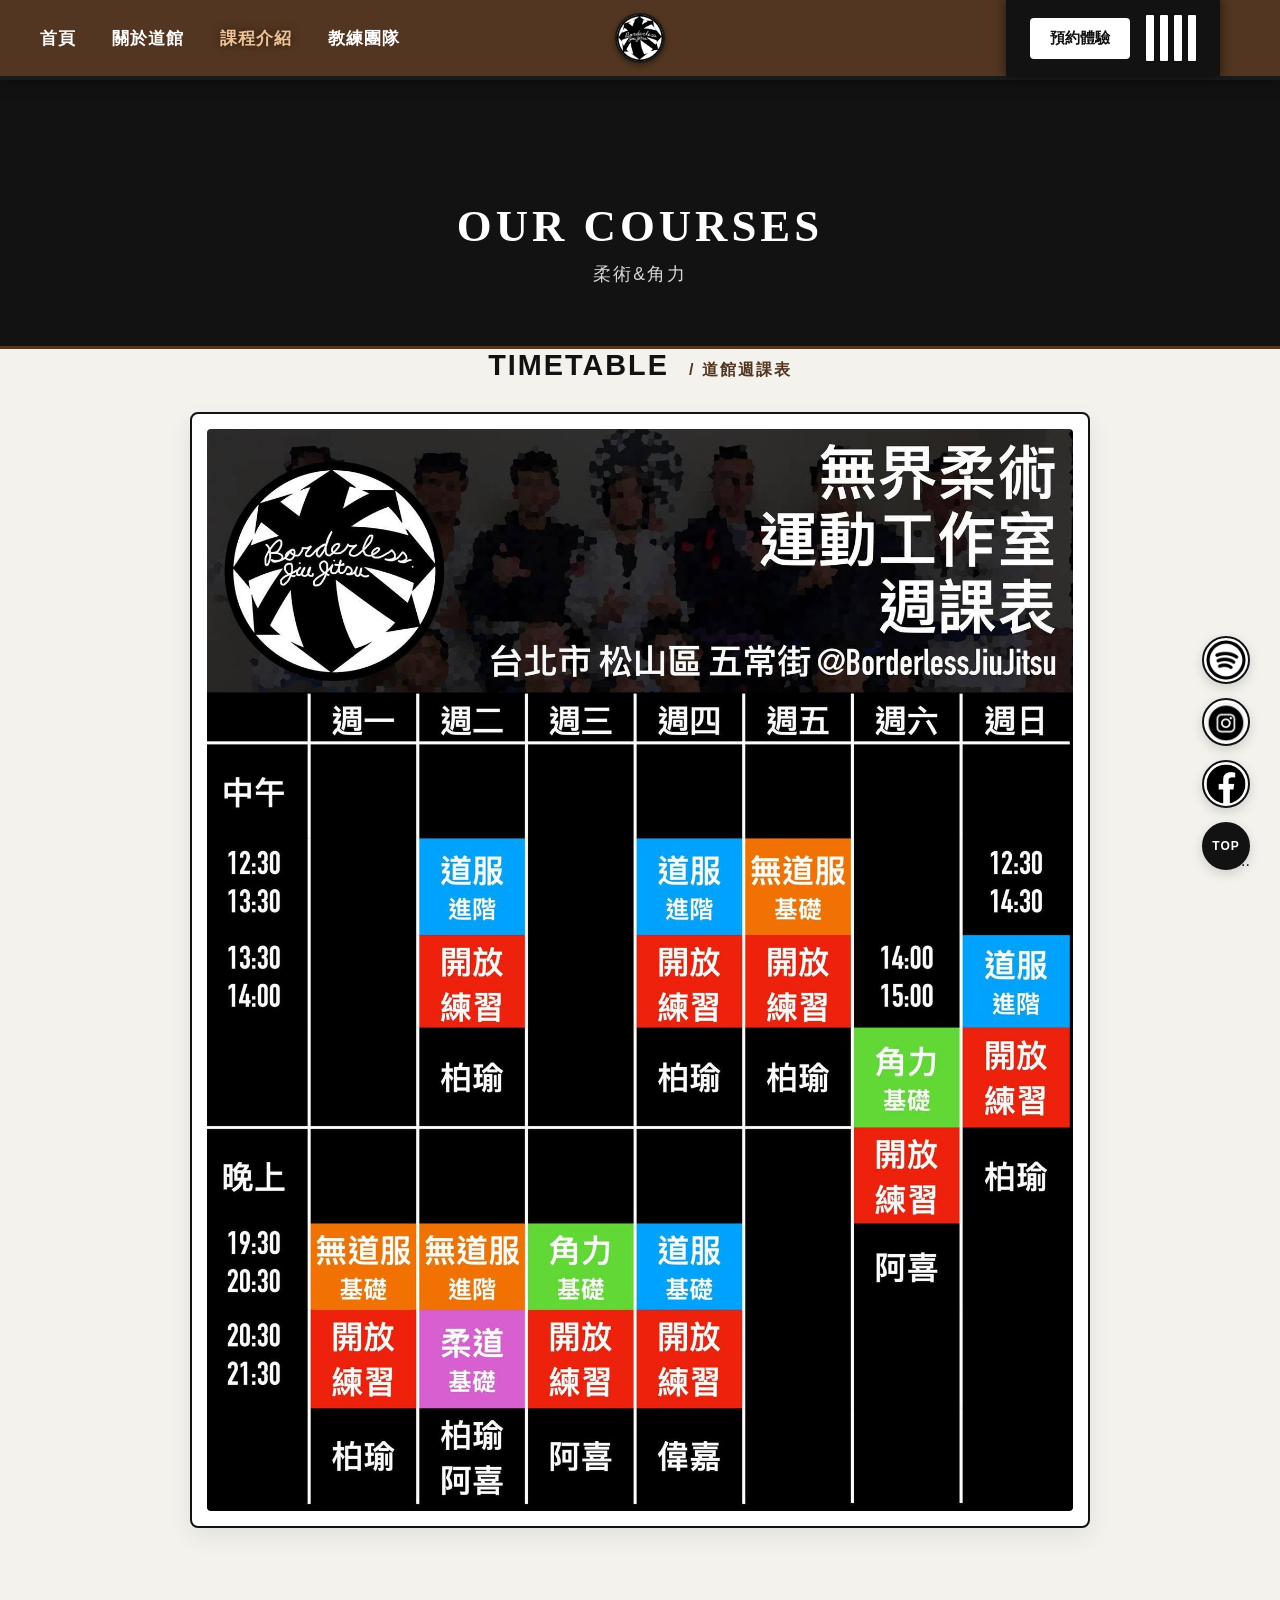
==== html/class.html @ 865c8589 "Deploy clean web files" ====
<!DOCTYPE html>
<html lang="zh-TW">
<head>
    <meta charset="UTF-8">
    <meta name="viewport" content="width=device-width, initial-scale=1.0">
    <title>課程介紹 | Broadless BJJ</title>
    
    <!-- 1. 全站通用樣式（包含 Header、Navbar、右下角 FAB） -->
    <link rel="stylesheet" href="../css/index.css">
    
    <!-- 2. 「課程介紹」專屬獨立樣式 -->
    <link rel="stylesheet" href="../css/class.css">
</head>
<body>

    <!-- 1. 柔術棕帶 Header -->
    <header class="navbar">
        <div class="nav-container">
            
            <nav class="nav-links">
                <a href="../index.html">首頁</a>
                <a href="place.html">關於道館</a>
                <a href="class.html" class="active">課程介紹</a>
                <a href="team.html">教練團隊</a>
            </nav>

            <a href="../index.html" class="nav-logo-center">
                <img src="../image/logo1.png" alt="Broadless BJJ Logo" style="height: 50px; width: auto;">
            </a>

            <div class="belt-black-sleeve">
                <a href="contact.html" class="btn-reserve">預約體驗</a>
                <div class="stripe-container">
                    <div class="stripe"></div>
                    <div class="stripe"></div>
                    <div class="stripe"></div>
                    <div class="stripe"></div>
                </div>
            </div>

        </div>
    </header>

    <!-- 2. 頁面頂部大 Banner (Hero Section) -->
    <section class="page-hero">
        <div class="hero-content">
            <h1 class="hero-title">OUR COURSES</h1>
            <p class="hero-subtitle">柔術&角力</p>
        </div>
    </section>



    <!-- 4. 右下角快捷按鈕 (含 Top 按鈕) -->
    <div class="fab-container">
        <a href="https://open.spotify.com/show/1P2QQVMFtGvqf528ZZ8m6Z" target="_blank" class="fab-btn" title="Spotify Podcast">
            <img src="../image/mediaicon/spotify.png" alt="Spotify">
        </a>
        <a href="https://www.instagram.com/borderlessjiujitsu/" target="_blank" class="fab-btn" title="Instagram">
            <img src="../image/mediaicon/IG.png" alt="Instagram">
        </a>
        <a href="https://www.facebook.com/borderlessjiujitsu/?locale=zh_TW" target="_blank" class="fab-btn" title="Facebook">
            <img src="../image/mediaicon/FB.png" alt="Facebook">
        </a>
        <button id="backToTopBtn" class="fab-btn fab-top" title="回到頂部">
            <span>TOP</span>
        </button>
    </div>

    <!-- 4. 課表展示區塊 (Schedule) -->
    <section class="schedule-section">
        <div class="container">
            <h2 class="schedule-main-title">TIMETABLE <span>/ 道館週課表</span></h2>
            <div class="schedule-img-box">
                <img src="../image/curriculum.jpg" alt="無界柔術課表" class="schedule-img">
            </div>
        </div>
    </section>

    <!-- 5. 右下角快捷按鈕 -->
    <div class="fab-container">
        ...

    <!-- 5. 引入回到頂部 JS -->
    <script src="../javascript/rolltop.js"></script>

</body>
</html>
---- css/index.css ----
/* ==========================================
   1. 全局重置 (Reset)
   ========================================== */
* {
    box-sizing: border-box;
    margin: 0;
    padding: 0;
}

body {
    background-color: #fcfbf9; /* 高級米白底色 */
    color: #1a1a1a;
    font-family: -apple-system, BlinkMacSystemFont, "Segoe UI", Roboto, sans-serif;
    padding-top: 80px; /* 留給 fixed 橫欄的空間 */
}

/* ==========================================
   2. 柔術棕帶 Navbar (整條 Header 就是道帶)
   ========================================== */
.navbar {
    position: fixed;
    top: 0;
    left: 0;
    width: 100%;
    height: 80px;
    background-color: #523621; /* BJJ 棕帶經典色 */
    border-bottom: 4px solid #1a1a1a; /* 道帶重質感底邊 */
    box-shadow: 0 4px 15px rgba(0, 0, 0, 0.25);
    z-index: 1000;
    display: flex;
    align-items: center;
}

/* 內層容器 */
.nav-container {
    width: 100%;
    height: 100%;
    display: flex;
    justify-content: space-between;
    align-items: center;
    padding-left: 40px; /* 左邊留 40px 給選單 */
    padding-right: 0;   /* 右邊靠黑區塊的 margin 控制 */
}

/* 左側選單連結 */
.nav-links {
    display: flex;
    align-items: center;
    gap: 36px;
}

.nav-links a {
    color: #ffffff;
    text-decoration: none;
    font-size: 1.05rem;
    font-weight: 700;
    letter-spacing: 1px;
    transition: all 0.3s ease;
}

.nav-links a:hover,
.nav-links a.active {
    color: #f0c396; /* 懸停金棕色 */
    text-shadow: 0 0 8px rgba(0, 0, 0, 0.5);
}

/* ==========================================
   3. 右側「黑色 Rank Sleeve 區塊」 (核心修正)
   ========================================== */
.belt-black-sleeve {
    position: relative;
    background-color: #121212; /* 純黑布塊 */
    height: 100%;             /* 關鍵：100% 上下貫穿，不留空隙！ */
    padding: 0 24px;
    margin-right: 60px;       /* 關鍵：右邊硬推開 60px，露出棕色道帶尾巴！ */
    display: flex;
    align-items: center;
    gap: 16px;
    /* 左右兩側做垂直陰影，營造黑布縫上去的縫線立體感 */
    box-shadow: -4px 0 8px rgba(0, 0, 0, 0.3), 4px 0 8px rgba(0, 0, 0, 0.3);
}

/* 預約體驗按鈕 (白底黑字) */
.btn-reserve {
    background-color: #ffffff;
    color: #121212;
    padding: 10px 20px;
    border-radius: 4px;
    font-weight: 800;
    text-decoration: none;
    font-size: 0.95rem;
    white-space: nowrap;
    transition: all 0.3s ease;
}

.btn-reserve:hover {
    background-color: #e6e6e6;
    transform: translateY(-2px);
}

/* 4 條白色段位線 (Rank Stripes) */
.stripe-container {
    display: flex;
    gap: 6px;
    height: 60%; /* 白色膠條高度佔 60% */
    align-items: center;
}

.stripe {
    width: 8px;
    height: 100%;
    background-color: #ffffff;
    border-radius: 1px;
    box-shadow: 0 0 2px rgba(0, 0, 0, 0.5);
}

/* 中間嵌入的 Logo 樣式 */
.nav-logo-center {
    position: absolute;
    left: 50%;
    transform: translateX(-50%); /* 絕對定位：永遠精準鎖在畫面正中間 */
    display: flex;
    align-items: center;
    justify-content: center;
}

.nav-logo-center img {
    height: 60px;              /* 控制 Logo 大小 */
    width: 60px;               /* ⚠️ 寬高設一樣大，才能切出正圓形 */
    object-fit: cover;         /* 確保圖片填滿不變形 */
    border-radius: 50%;        /* 核心：直接把外面的白色方框切成正圓！ */
    border: 2px solid #1a1a1a;  /* 外圍加一層薄薄的黑邊，像實體布章 */
    box-shadow: 0 2px 6px rgba(0, 0, 0, 0.4);
    transition: transform 0.3s ease;
}

.nav-logo-center img:hover {
    transform: scale(1.08);
}

/* ==========================================
   5. 方案 B：微傾斜迴轉橫向滾動 (Tilting Marquee)
   ========================================== */
.tilting-marquee-section {
    padding: 80px 0;
    background-color: #fcfbf9;
    text-align: center;
    overflow: hidden;
}

.section-title {
    font-size: 2rem;
    font-weight: 900;
    color: #121212;
    margin-bottom: 40px;
    letter-spacing: 2px;
}

.section-title span {
    color: #523621;
    font-size: 1.2rem;
}

/* 滾動軌道容器 */
.tilting-marquee-wrapper {
    width: 100%;
    overflow: hidden;
    padding: 30px 0;
}

.tilting-marquee-track {
    display: flex;
    align-items: center;
    gap: 30px;
    width: max-content;
    /* 18 秒平滑橫向滾動 */
    animation: tiltScroll 18s linear infinite;
}

/* 滑鼠移上去暫停滾動 */
.tilting-marquee-wrapper:hover .tilting-marquee-track {
    animation-play-state: paused;
}

/* 直向卡片基礎樣式 */
.tilt-card {
    width: 250px;
    height: 360px;
    border-radius: 12px;
    overflow: hidden;
    background-color: #121212;
    border: 3px solid #121212;
    box-shadow: 0 12px 25px rgba(0, 0, 0, 0.25);
    transition: transform 0.4s ease, box-shadow 0.4s ease;
    flex-shrink: 0;
}

.tilt-card img {
    width: 100%;
    height: 100%;
    object-fit: cover;
    display: block;
}

/* 核心細節：給每張卡片交錯的傾斜角度，創造獨特的波浪迴轉質感 */
.card-1 { transform: rotate(-4deg) translateY(0px); }
.card-2 { transform: rotate(3deg) translateY(-10px); }
.card-3 { transform: rotate(-2deg) translateY(8px); }
.card-4 { transform: rotate(4deg) translateY(-5px); }
.card-5 { transform: rotate(-3deg) translateY(10px); }
.card-6 { transform: rotate(2deg) translateY(-8px); }

/* 滑鼠懸停卡片時的立體扶正放大效果 */
.tilt-card:hover {
    transform: rotate(0deg) scale(1.08) translateY(-12px) !important;
    box-shadow: 0 20px 35px rgba(82, 54, 33, 0.35);
    z-index: 10;
}

/* 無縫動畫關鍵幀 */
@keyframes tiltScroll {
    0% {
        transform: translateX(0);
    }
    100% {
        transform: translateX(-50%); /* 精準滑動一半長度實現無縫銜接 */
    }
}

/* ==========================================
   6. INFORMATION 會員募集區塊 (日系極簡風)
   ========================================== */
.info-section {
    padding: 60px 20px;
    background-color: #fcfbf9; /* 米白底色 */
    /* 上下加上像截圖一樣精細的灰色虛線 */
    border-top: 1px dashed #523621;
    border-bottom: 1px dashed #523621;
    text-align: center;
}

.info-container {
    max-width: 900px;
    margin: 0 auto;
}

/* 居中大標題 */
.info-title {
    font-size: 1.8rem;
    font-weight: 800;
    letter-spacing: 4px;
    color: #121212;
    margin-bottom: 24px;
    font-family: Georgia, serif; /* 帶有一點古典尊榮感的襯線體 */
}

/* 中中文案 */
.info-text-zh {
    font-size: 1.05rem;
    color: #2a2a2a;
    letter-spacing: 1.5px;
    line-height: 1.8;
    margin-bottom: 8px;
    font-weight: 500;
}

/* 英文文案 */
.info-text-en {
    font-size: 0.9rem;
    color: #666666;
    letter-spacing: 1px;
    font-style: italic;
    font-family: Georgia, serif;
}

/* ==========================================
   7. ACCESS 交通資訊區塊 (無界柔術專屬)
   ========================================== */
.access-section {
    padding: 80px 20px 60px;
    background-color: #fcfbf9;
    text-align: center;
}

.access-container {
    max-width: 1000px;
    margin: 0 auto;
}

/* ACCESS 主標題 */
.access-title {
    font-size: 2.2rem;
    font-weight: 500;
    letter-spacing: 5px;
    color: #121212;
    margin-bottom: 24px;
    font-family: Georgia, serif;
}

/* 捷運交通指引 */
.access-sub {
    font-size: 1.1rem;
    color: #523621; /* 棕帶亮點色 */
    letter-spacing: 2px;
    margin-bottom: 10px;
    font-weight: 700;
}

/* 中文地址 */
.access-address-zh {
    font-size: 1.05rem;
    color: #121212;
    letter-spacing: 1.5px;
    margin-bottom: 6px;
    font-weight: 600;
}

/* 英文介紹 */
.access-address-en {
    font-size: 0.9rem;
    color: #666666;
    letter-spacing: 1px;
    font-style: italic;
    font-family: Georgia, serif;
    margin-bottom: 4px;
    margin-top: 16px;
}

.access-tel {
    font-size: 0.9rem;
    color: #555555;
    letter-spacing: 1px;
    margin-bottom: 12px;
}

/* 地圖容器 */
.map-wrapper {
    width: 100%;
    margin-top: 40px;
    border-radius: 6px;
    overflow: hidden;
    border: 2px solid #121212; /* 俐落黑邊框 */
    box-shadow: 0 10px 25px rgba(0, 0, 0, 0.12);
}

.map-wrapper iframe {
    display: block;
}

/* ==========================================
   8. 右下角浮動快捷選單 (圓形黑白極簡風)
   ========================================== */
.fab-container {
    position: fixed;
    bottom: 30px;
    right: 30px;
    z-index: 9999;
    display: flex;
    flex-direction: column;
    gap: 14px;
    align-items: center;
}

/* 圓圈按鈕外框樣式 */
.fab-btn {
    width: 48px;
    height: 48px;
    border-radius: 50%;
    background-color: #ffffff; /* 改成白底，襯托出黑色 Icon */
    border: 2px solid #121212; /* 俐落黑邊框 */
    display: flex;
    align-items: center;
    justify-content: center;
    box-shadow: 0 4px 12px rgba(0, 0, 0, 0.15);
    transition: all 0.3s cubic-bezier(0.175, 0.885, 0.32, 1.275);
    text-decoration: none;
    cursor: pointer;
    overflow: hidden;
    padding: 2px;
}

.fab-btn img {
    width: 100%;
    height: 100%;
    object-fit: contain;
    border-radius: 50%;
}

/* 滑鼠 Hover 懸停效果：微幅放大與棕帶色陰影 */
.fab-btn:hover {
    transform: scale(1.15) translateY(-3px);
    box-shadow: 0 8px 20px rgba(82, 54, 33, 0.35);
    border-color: #523621; /* 變成經典棕帶色 */
}

/* TOP 按鈕專屬樣式 (預設先隱藏，滑動時顯現) */
.fab-top {
    background-color: #121212; /* 頂部按鈕用黑底白字 */
    color: #ffffff;
    border: 2px solid #121212;
    font-weight: 900;
    font-size: 0.75rem;
    letter-spacing: 1px;
    opacity: 0;
    visibility: hidden;
    transform: scale(0.8);
    transition: all 0.3s ease;
}

.fab-top.show {
    opacity: 1;
    visibility: visible;
    transform: scale(1);
}

.fab-top:hover {
    background-color: #523621; /* Hover 時亮起棕帶色 */
    border-color: #523621;
}
---- css/class.css ----
/* ==========================================
   Broadless BJJ - 課程介紹 (courses.css)
   ========================================== */

/* 1. 頁面頂部大黑 Banner (Hero) */
.page-hero {
    background-color: #121212;
    padding: 120px 20px 60px; /* 預留上方固定 Header 的空間 */
    text-align: center;
    border-bottom: 3px solid #523621; /* 經典棕帶底邊 */
}

.hero-title {
    font-size: 2.8rem;
    font-weight: 900;
    color: #ffffff;
    letter-spacing: 4px;
    margin-bottom: 10px;
    font-family: Georgia, serif;
}

.hero-subtitle {
    font-size: 1.1rem;
    color: #fcfbf9;
    letter-spacing: 2px;
    opacity: 0.85;
}

/* 2. 課程介紹核心區塊 (Courses Section) */
.courses-section {
    padding: 80px 20px 100px;
    background-color: #f4f2ed; /* 溫潤微灰米色，與 place.css 保持一致 */
}

.container {
    max-width: 1100px;
    margin: 0 auto;
}

.courses-main-title {
    font-size: 1.8rem;
    font-weight: 900;
    color: #121212;
    margin-bottom: 40px;
    text-align: center;
    letter-spacing: 2px;
}

.courses-main-title span {
    font-size: 1rem;
    color: #523621; /* 棕帶點綴 */
    font-weight: 800;
    margin-left: 10px;
}

/* 3. 課程網格排版 */
.courses-grid {
    display: grid;
    grid-template-columns: repeat(auto-fit, minmax(300px, 1fr));
    gap: 30px;
}

/* 4. 課程卡片樣式 (與 Feature Card 完美統一) */
.course-card {
    background-color: #ffffff;
    padding: 40px 30px;
    border-radius: 8px;
    border: 2px solid #121212;
    box-shadow: 0 8px 20px rgba(0, 0, 0, 0.06);
    transition: transform 0.3s ease, box-shadow 0.3s ease, border-color 0.3s ease;
    display: flex;
    flex-direction: column;
}

.course-card:hover {
    transform: translateY(-8px);
    box-shadow: 0 12px 28px rgba(82, 54, 33, 0.2);
    border-color: #523621;
}

/* 課程小 Tag */
.course-tag {
    display: inline-block;
    color: #523621;
    font-weight: 900;
    font-size: 0.85rem;
    letter-spacing: 2px;
    font-family: Georgia, serif;
    margin-bottom: 12px;
}

/* 英文大標題 */
.course-title-en {
    font-size: 1.4rem;
    font-weight: 900;
    color: #121212;
    letter-spacing: 1px;
    font-family: Georgia, serif;
}

/* 中文副標題 */
.course-title-zh {
    font-size: 1.05rem;
    font-weight: 800;
    color: #523621;
    margin-bottom: 18px;
    letter-spacing: 1px;
}

/* 說明內文 */
.course-desc {
    font-size: 0.95rem;
    color: #666666;
    line-height: 1.8;
}

/* 5. 響應式手機版適應 */
@media (max-width: 768px) {
    .page-hero {
        padding: 90px 20px 40px;
    }

    .hero-title {
        font-size: 2.2rem;
    }

    .hero-subtitle {
        font-size: 1rem;
    }

    .courses-section {
        padding: 50px 20px 70px;
    }

    .course-card {
        padding: 30px 20px;
    }
}

/* ==========================================
   課表展示區塊 (Schedule)
   ========================================== */
.schedule-section {
    padding: 0 20px 100px; /* 上留白由上個區塊撐開，下留白 100px */
    background-color: #f4f2ed; /* 保持一致的質感米色 */
}

.schedule-main-title {
    font-size: 1.8rem;
    font-weight: 900;
    color: #121212;
    margin-bottom: 30px;
    text-align: center;
    letter-spacing: 2px;
}

.schedule-main-title span {
    font-size: 1rem;
    color: #523621; /* 棕帶點綴 */
    font-weight: 800;
    margin-left: 10px;
}

/* 課表圖片外框 */
.schedule-img-box {
    max-width: 900px;
    margin: 0 auto;
    background-color: #ffffff;
    padding: 15px;
    border: 2px solid #121212;
    border-radius: 8px;
    box-shadow: 0 8px 24px rgba(0, 0, 0, 0.08);
    transition: transform 0.3s ease, box-shadow 0.3s ease;
}

.schedule-img-box:hover {
    transform: translateY(-5px);
    box-shadow: 0 12px 32px rgba(82, 54, 33, 0.18);
    border-color: #523621;
}

/* 課表圖片本體 */
.schedule-img {
    width: 100%;
    height: auto;
    display: block;
    border-radius: 4px;
}
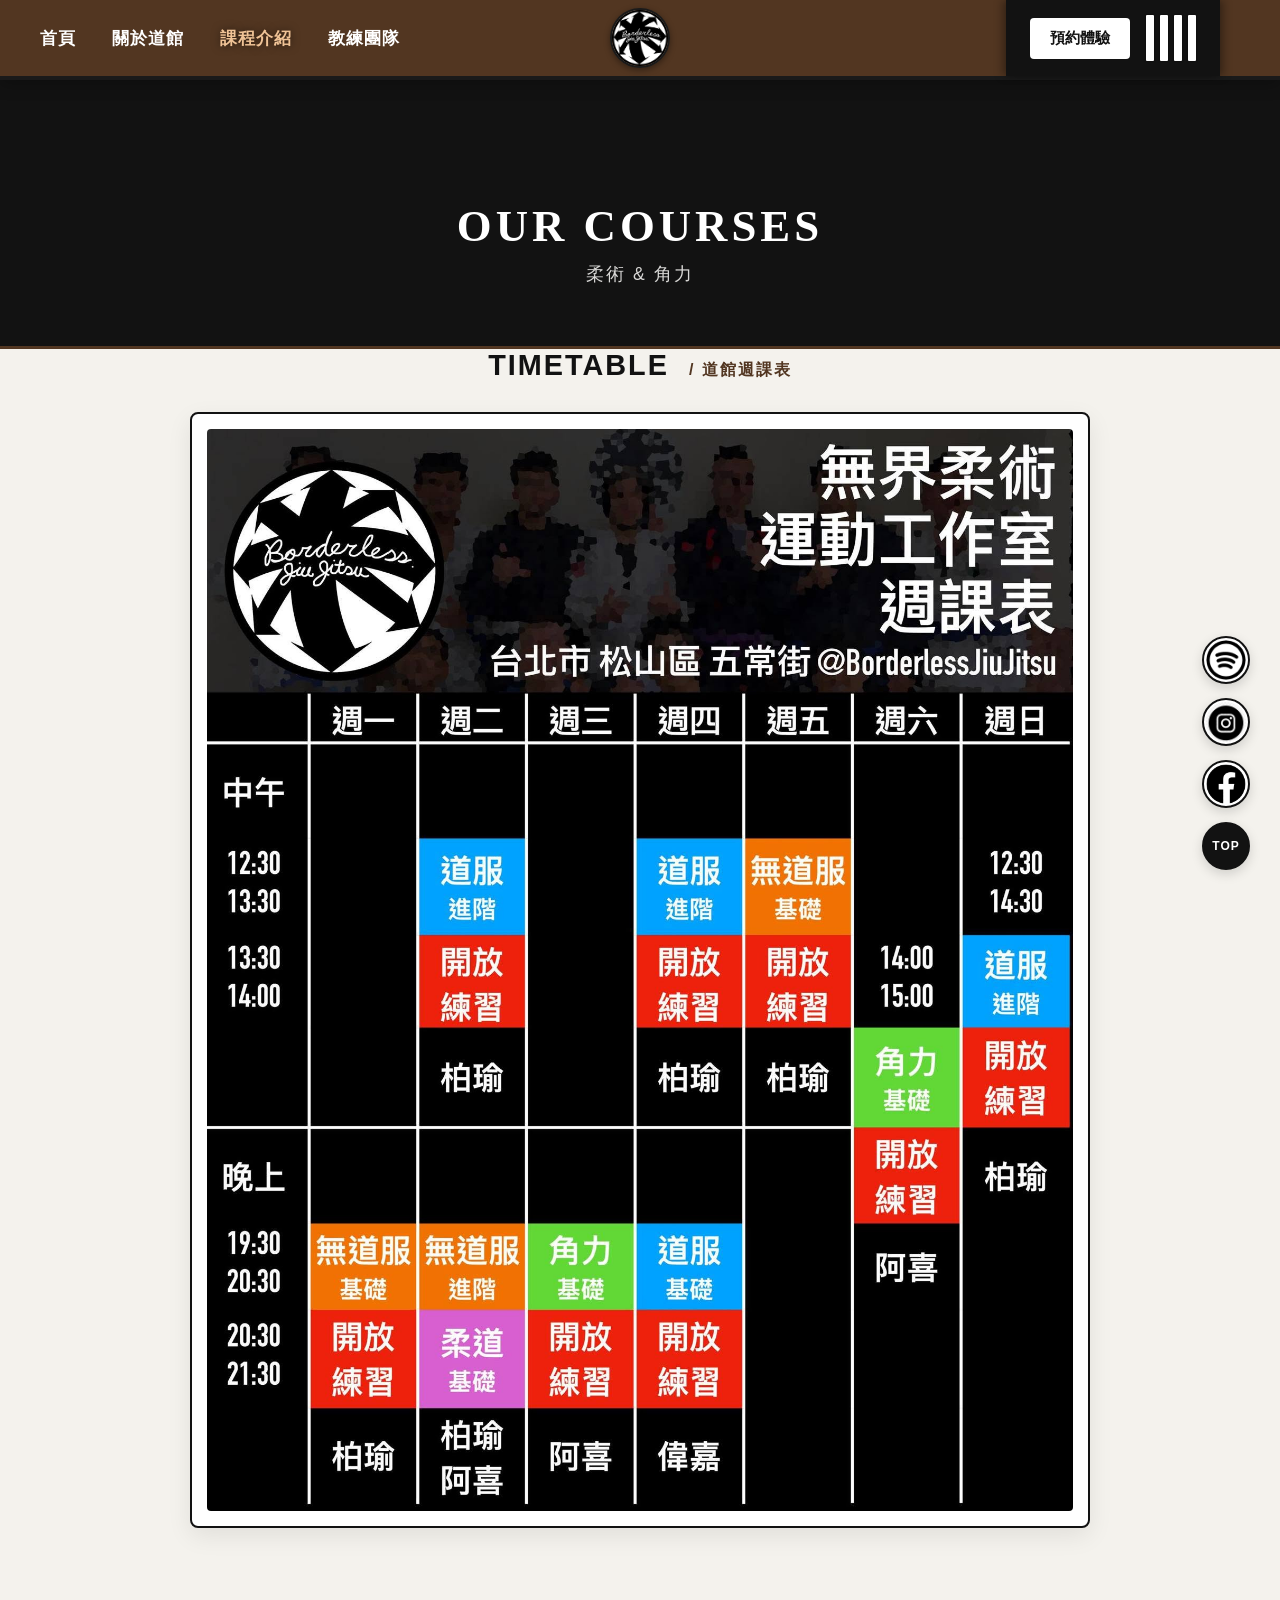
==== commit 56b37c05: "security reinforce" ====
--- a/html/class.html
+++ b/html/class.html
@@ -1,11 +1,16 @@
 <!DOCTYPE html>
 <html lang="zh-TW">
 <head>
+    <!-- 防 Clickjacking、防 XSS、強同源隔離 -->
+    <meta http-equiv="Content-Security-Policy" content="default-src 'self' https://www.google.com https://open.spotify.com https://www.instagram.com; script-src 'self' 'unsafe-inline'; style-src 'self' 'unsafe-inline'; frame-src https://www.google.com; img-src 'self' data: https:;">
+    <meta http-equiv="X-Content-Type-Options" content="nosniff">
+    <meta name="referrer" content="strict-origin-when-cross-origin">
+    
     <meta charset="UTF-8">
     <meta name="viewport" content="width=device-width, initial-scale=1.0">
-    <title>課程介紹 | Broadless BJJ</title>
+    <title>課程介紹 | Borderless BJJ</title>
     
-    <!-- 1. 全站通用樣式（包含 Header、Navbar、右下角 FAB） -->
+    <!-- 1. 全站通用樣式 -->
     <link rel="stylesheet" href="../css/index.css">
     
     <!-- 2. 「課程介紹」專屬獨立樣式 -->
@@ -17,6 +22,14 @@
     <header class="navbar">
         <div class="nav-container">
             
+            <!-- 手機版漢堡按鈕 -->
+            <button class="hamburger-btn" id="hamburgerBtn" aria-label="Toggle Menu">
+                <span></span>
+                <span></span>
+                <span></span>
+            </button>
+
+            <!-- 桌面版導覽列 (路徑修正) -->
             <nav class="nav-links">
                 <a href="../index.html">首頁</a>
                 <a href="place.html">關於道館</a>
@@ -24,10 +37,12 @@
                 <a href="team.html">教練團隊</a>
             </nav>
 
+            <!-- 中心圓形 Logo -->
             <a href="../index.html" class="nav-logo-center">
-                <img src="../image/logo1.png" alt="Broadless BJJ Logo" style="height: 50px; width: auto;">
+                <img src="../image/logo1.png" alt="Borderless BJJ Logo">
             </a>
 
+            <!-- 右側黑色 Rank Sleeve -->
             <div class="belt-black-sleeve">
                 <a href="contact.html" class="btn-reserve">預約體驗</a>
                 <div class="stripe-container">
@@ -41,15 +56,34 @@
         </div>
     </header>
 
+    <!-- 1.1 手機版全螢幕抽屜選單 -->
+    <div class="mobile-menu" id="mobileMenu">
+        <div class="mobile-menu-links">
+            <a href="../index.html" class="mobile-link">首頁</a>
+            <a href="place.html" class="mobile-link">關於道館</a>
+            <a href="class.html" class="mobile-link active">課程介紹</a>
+            <a href="team.html" class="mobile-link">教練團隊</a>
+            <a href="contact.html" class="mobile-link">預約體驗</a>
+        </div>
+    </div>
+
     <!-- 2. 頁面頂部大 Banner (Hero Section) -->
     <section class="page-hero">
         <div class="hero-content">
             <h1 class="hero-title">OUR COURSES</h1>
-            <p class="hero-subtitle">柔術&角力</p>
+            <p class="hero-subtitle">柔術 & 角力</p>
         </div>
     </section>
 
-
+    <!-- 3. 課表展示區塊 (Schedule) -->
+    <section class="schedule-section">
+        <div class="container">
+            <h2 class="schedule-main-title">TIMETABLE <span>/ 道館週課表</span></h2>
+            <div class="schedule-img-box">
+                <img src="../image/curriculum.jpg" alt="無界柔術課表" class="schedule-img">
+            </div>
+        </div>
+    </section>
 
     <!-- 4. 右下角快捷按鈕 (含 Top 按鈕) -->
     <div class="fab-container">
@@ -67,22 +101,9 @@
         </button>
     </div>
 
-    <!-- 4. 課表展示區塊 (Schedule) -->
-    <section class="schedule-section">
-        <div class="container">
-            <h2 class="schedule-main-title">TIMETABLE <span>/ 道館週課表</span></h2>
-            <div class="schedule-img-box">
-                <img src="../image/curriculum.jpg" alt="無界柔術課表" class="schedule-img">
-            </div>
-        </div>
-    </section>
-
-    <!-- 5. 右下角快捷按鈕 -->
-    <div class="fab-container">
-        ...
-
-    <!-- 5. 引入回到頂部 JS -->
+    <!-- 5. 腳本引入 -->
     <script src="../javascript/rolltop.js"></script>
+    <script src="../javascript/hamburger.js"></script>
 
 </body>
 </html>
--- a/css/index.css
+++ b/css/index.css
@@ -416,4 +416,199 @@
 .fab-top:hover {
     background-color: #523621; /* Hover 時亮起棕帶色 */
     border-color: #523621;
+}
+
+/* ==========================================
+   修正 1：防止導覽列文字被擠壓折行
+   ========================================== */
+.nav-links {
+    flex-shrink: 0; /* 防止連結容器被壓扁 */
+}
+
+.nav-links a {
+    white-space: nowrap; /* 核心：文字絕不垂直折行 */
+    flex-shrink: 0;
+}
+
+.belt-black-sleeve {
+    flex-shrink: 0; /* 確保黑色道帶階級區塊永遠不變形 */
+}
+
+/* ==========================================
+   修正 2：自適應收合模式 (當寬度小於 1080px)
+   ========================================== */
+@media (max-width: 1080px) {
+    /* 1. 隱藏桌面的橫向文字連結，避免撞到中間 Logo */
+    .nav-links {
+        display: none;
+    }
+
+    /* 2. 導覽列左右內距微調，適配平板與手機螢幕 */
+    .nav-container {
+        padding-left: 20px;
+    }
+
+    .belt-black-sleeve {
+        margin-right: 20px; /* 縮減右邊留白，防止手機端溢出 */
+        padding: 0 16px;
+        gap: 12px;
+    }
+
+    .btn-reserve {
+        padding: 8px 14px;
+        font-size: 0.85rem;
+    }
+
+    .stripe-container {
+        gap: 4px;
+    }
+
+    .stripe {
+        width: 6px;
+    }
+
+    /* 3. 中間 Logo 保持居中並適度微調大小 */
+    .nav-logo-center img {
+        height: 52px;
+        width: 52px;
+    }
+}
+
+/* ==========================================
+   修正 3：超窄手機螢幕優化 (小於 480px)
+   ========================================== */
+@media (max-width: 480px) {
+    .navbar {
+        height: 70px;
+    }
+
+    body {
+        padding-top: 70px;
+    }
+
+    .belt-black-sleeve {
+        margin-right: 12px;
+        padding: 0 10px;
+        gap: 8px;
+    }
+
+    .btn-reserve {
+        padding: 6px 10px;
+        font-size: 0.8rem;
+    }
+
+    .stripe {
+        width: 4px;
+    }
+
+    .nav-logo-center img {
+        height: 44px;
+        width: 44px;
+    }
+}
+
+/* ==========================================
+   漢堡按鈕本體 (3 條槓，點擊變叉叉 X)
+   ========================================== */
+.hamburger-btn {
+    display: none; /* 桌面預設隱藏 */
+    background: transparent;
+    border: none;
+    cursor: pointer;
+    flex-direction: column;
+    justify-content: space-around;
+    width: 28px;
+    height: 24px;
+    padding: 0;
+    z-index: 1100; /* 高於抽屜選單 */
+    flex-shrink: 0;
+}
+
+.hamburger-btn span {
+    width: 100%;
+    height: 3px;
+    background-color: #ffffff; /* 白線條 */
+    border-radius: 2px;
+    transition: all 0.3s cubic-bezier(0.4, 0, 0.2, 1);
+    transform-origin: left center;
+}
+
+/* 展開時的叉叉動畫 */
+.hamburger-btn.is-active span:nth-child(1) {
+    transform: rotate(45deg);
+    background-color: #ffffff;
+}
+
+.hamburger-btn.is-active span:nth-child(2) {
+    opacity: 0;
+}
+
+.hamburger-btn.is-active span:nth-child(3) {
+    transform: rotate(-45deg);
+    background-color: #ffffff;
+}
+
+/* ==========================================
+   手機版抽屜選單容器 (暗黑質感背景)
+   ========================================== */
+.mobile-menu {
+    position: fixed;
+    top: 80px; /* 從導覽列正下方滑出 */
+    left: 0;
+    width: 100%;
+    height: calc(100vh - 80px);
+    background-color: rgba(18, 18, 18, 0.98); /* 極簡深黑 */
+    backdrop-filter: blur(8px);
+    display: flex;
+    flex-direction: column;
+    justify-content: center;
+    align-items: center;
+    opacity: 0;
+    visibility: hidden;
+    transform: translateY(-10px);
+    transition: all 0.3s ease;
+    z-index: 999;
+}
+
+.mobile-menu.is-open {
+    opacity: 1;
+    visibility: visible;
+    transform: translateY(0);
+}
+
+.mobile-menu-links {
+    display: flex;
+    flex-direction: column;
+    gap: 28px;
+    text-align: center;
+}
+
+.mobile-menu-links a {
+    color: #ffffff;
+    font-size: 1.4rem;
+    font-weight: 800;
+    letter-spacing: 2px;
+    text-decoration: none;
+    transition: color 0.2s ease;
+}
+
+.mobile-menu-links a:hover,
+.mobile-menu-links a:active {
+    color: #f0c396; /* 懸停棕金色 */
+}
+
+/* ==========================================
+   寬度小於 1080px 時啟用漢堡按鈕
+   ========================================== */
+@media (max-width: 1080px) {
+    .hamburger-btn {
+        display: flex; /* 窄螢幕時顯示漢堡 */
+    }
+}
+
+@media (max-width: 480px) {
+    .mobile-menu {
+        top: 70px;
+        height: calc(100vh - 70px);
+    }
 }
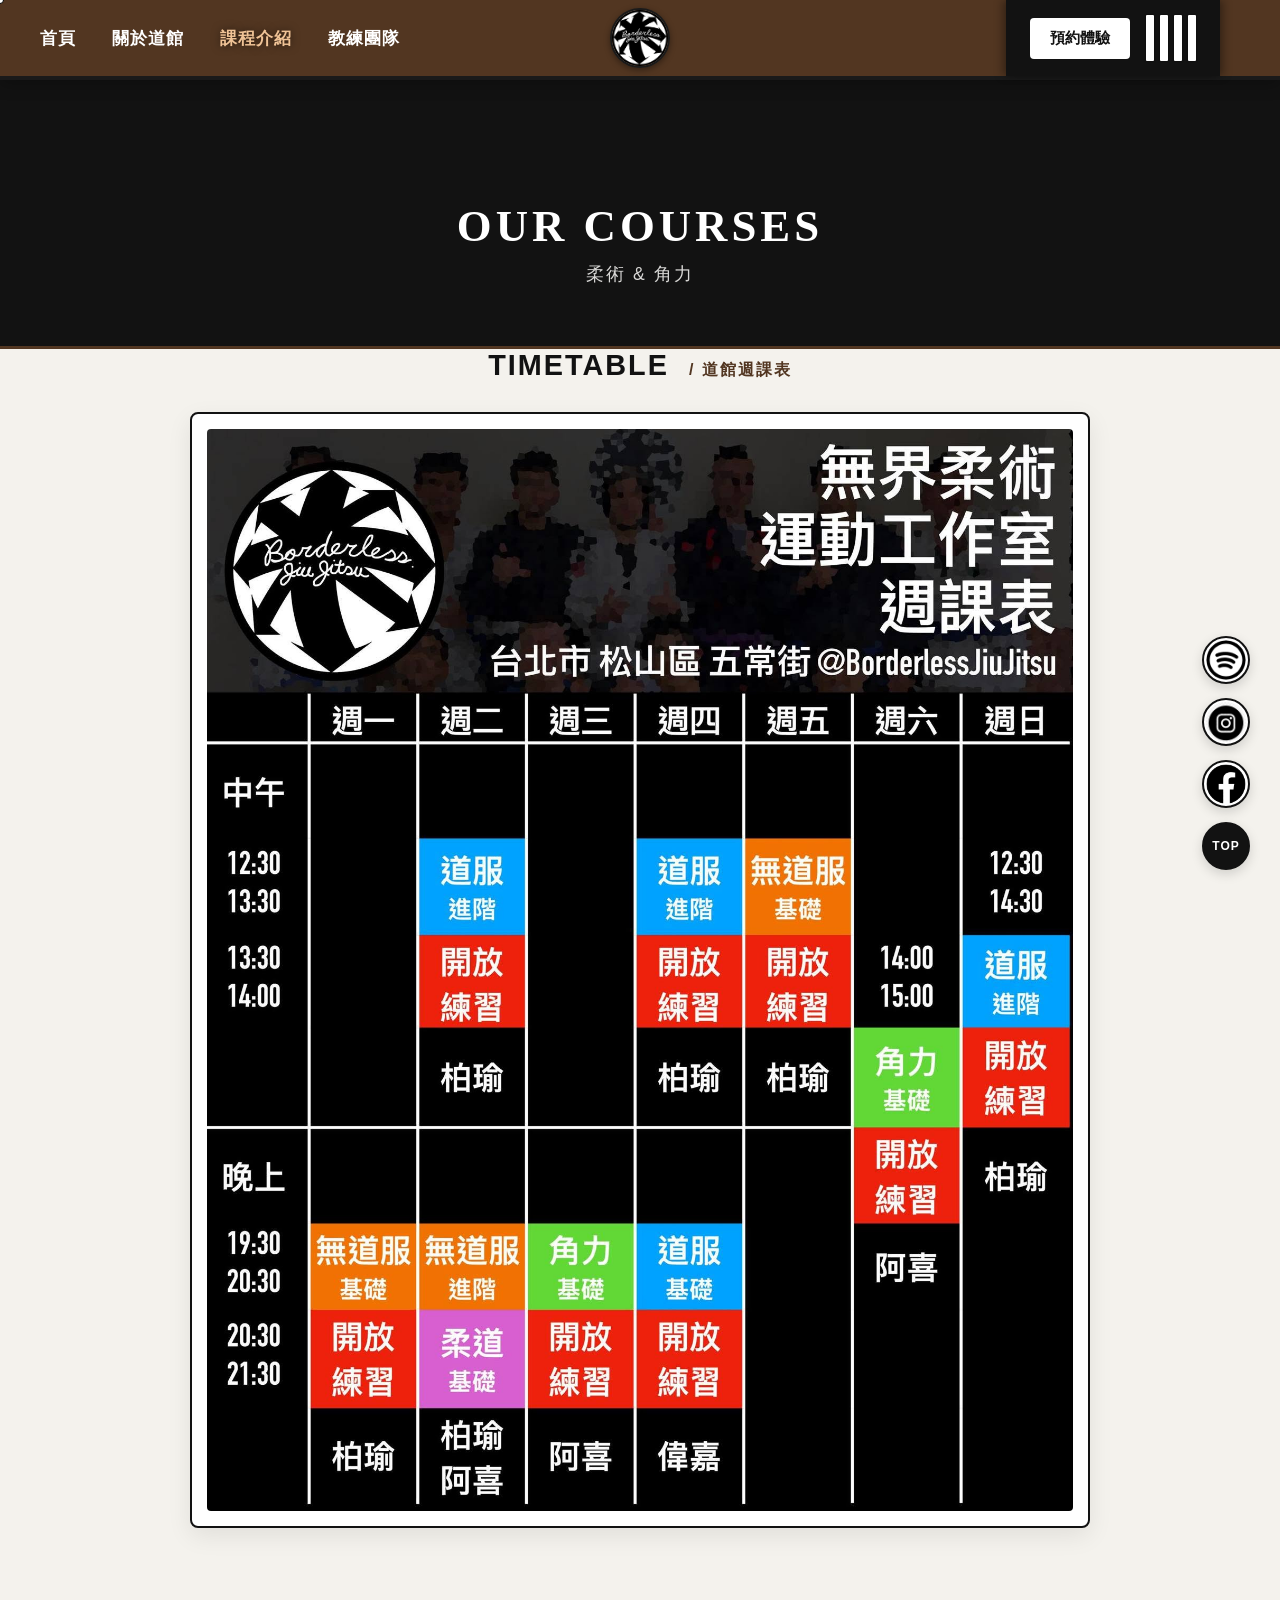
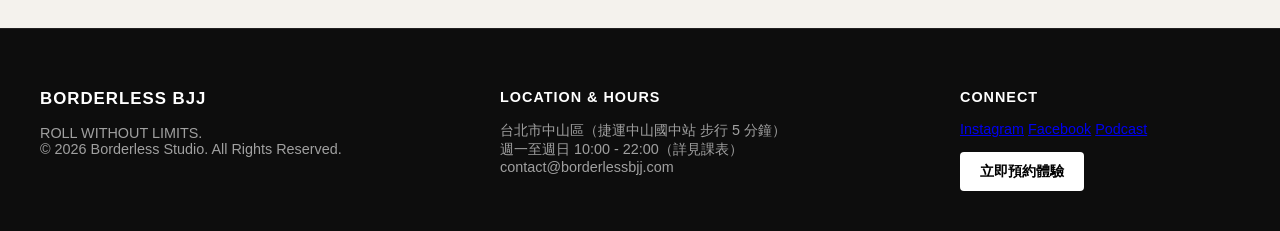
==== commit 3edf4570: "feat: implement custom cursor and site footer across all pages" ====
--- a/html/class.html
+++ b/html/class.html
@@ -17,7 +17,9 @@
     <link rel="stylesheet" href="../css/class.css">
 </head>
 <body>
-
+    <!-- 0. 自訂鼠標元素 -->
+    <div class="cursor-dot" id="cursorDot"></div>
+    <div class="cursor-ring" id="cursorRing"></div>
     <!-- 1. 柔術棕帶 Header -->
     <header class="navbar">
         <div class="nav-container">
@@ -100,10 +102,43 @@
             <span>TOP</span>
         </button>
     </div>
+    <!-- 頁面底部黑條 -->
+    <footer class="site-footer">
+        <div class="footer-container">
+        
+            <!-- 左：品牌與精神 -->
+            <div class="footer-col footer-brand">
+                <h3 class="footer-logo">BORDERLESS BJJ</h3>
+                <p class="footer-slogan">ROLL WITHOUT LIMITS.</p>
+                <p class="copyright">&copy; 2026 Borderless Studio. All Rights Reserved.</p>
+            </div>
+
+            <!-- 中：營運與地點核心資訊 -->
+            <div class="footer-col footer-info">
+                <h4>LOCATION & HOURS</h4>
+                <p><i class="icon-loc"></i> 台北市中山區（捷運中山國中站 步行 5 分鐘）</p>
+                <p><i class="icon-time"></i> 週一至週日 10:00 - 22:00（詳見課表）</p>
+                <p><i class="icon-mail"></i> contact@borderlessbjj.com</p>
+            </div>
+
+            <!-- 右：社群與行動 CTA -->
+            <div class="footer-col footer-actions">
+                <h4>CONNECT</h4>
+                <div class="footer-socials">
+                    <a href="https://www.instagram.com/borderlessjiujitsu/" target="_blank" rel="noopener noreferrer" aria-label="Instagram">Instagram</a>
+                    <a href="https://www.facebook.com/borderlessjiujitsu/" target="_blank" rel="noopener noreferrer" aria-label="Facebook">Facebook</a>
+                    <a href="https://open.spotify.com/show/1P2QQVMFtGvqf528ZZ8m6Z" target="_blank" rel="noopener noreferrer" aria-label="Spotify">Podcast</a>
+                </div>
+                <a href="html/contact.html" class="footer-reserve-btn">立即預約體驗</a>
+            </div>
+
+        </div>
+    </footer>
 
     <!-- 5. 腳本引入 -->
     <script src="../javascript/rolltop.js"></script>
     <script src="../javascript/hamburger.js"></script>
+    <script src="../javascript/cursor.js"></script>
 
 </body>
 </html>
--- a/css/index.css
+++ b/css/index.css
@@ -611,4 +611,108 @@
         top: 70px;
         height: calc(100vh - 70px);
     }
+}
+
+.site-footer {
+    background-color: #0d0d0d;
+    color: #a0a0a0;
+    padding: 60px 20px 40px;
+    border-top: 1px solid #222;
+    font-size: 0.9rem;
+}
+
+.footer-container {
+    max-width: 1200px;
+    margin: 0 auto;
+    display: grid;
+    grid-template-columns: 1.5fr 1.5fr 1fr;
+    gap: 40px;
+}
+
+/* 標題與重點白字醒目 */
+.footer-col h4, .footer-logo {
+    color: #fff;
+    margin-bottom: 16px;
+    letter-spacing: 1px;
+}
+
+/* 預約體驗按鈕 */
+.footer-reserve-btn {
+    display: inline-block;
+    margin-top: 15px;
+    padding: 10px 20px;
+    background: #fff;
+    color: #000;
+    font-weight: bold;
+    text-decoration: none;
+    border-radius: 4px;
+    transition: background 0.2s ease;
+}
+
+.footer-reserve-btn:hover {
+    background: #d4d4d4;
+}
+
+/* 手機版自適應 */
+@media (max-width: 768px) {
+    .footer-container {
+        grid-template-columns: 1fr;
+        gap: 30px;
+        text-align: center;
+    }
+}
+
+
+/* 桌機環境隱藏原生游標 */
+@media (hover: hover) and (pointer: fine) {
+    body, a, button, .tilt-card, .fab-btn {
+        cursor: none !important;
+    }
+}
+
+/* 核心小圓點：內白外黑、零延遲 */
+.cursor-dot {
+    position: fixed;
+    top: 0;
+    left: 0;
+    width: 6px;
+    height: 6px;
+    background-color: #ffffff;               /* 內部純白 */
+    border: 1.5px solid #000000;             /* 外部黑圈邊框 */
+    box-sizing: content-box;                 /* 避免邊框壓縮內部白色半徑 */
+    border-radius: 50%;
+    pointer-events: none;
+    z-index: 99999;
+    transform: translate(-50%, -50%);
+    transition: opacity 0.2s ease;
+}
+
+/* 外層緩衝跟隨圈（已修復無效語法） */
+.cursor-ring {
+    position: fixed;
+    top: 0;
+    left: 0;
+    width: 32px;
+    height: 32px;
+    border: 1px solid rgba(0, 0, 0, 0.45);   /* 改為俐落的低飽和黑圈 */
+    border-radius: 50%;
+    pointer-events: none;
+    z-index: 99998;
+    transform: translate(-50%, -50%);
+    transition: width 0.25s ease, height 0.25s ease, border-color 0.25s ease, background-color 0.25s ease, opacity 0.2s ease;
+}
+
+/* 懸停放大效果 */
+.cursor-ring.is-hover {
+    width: 56px;
+    height: 56px;
+    background-color: rgba(0, 0, 0, 0.08);   /* 微弱深色遮罩 */
+    border-color: rgba(0, 0, 0, 0.85);
+}
+
+/* 手機與觸控螢幕停用自訂鼠標 */
+@media (pointer: coarse) {
+    .cursor-dot, .cursor-ring {
+        display: none !important;
+    }
 }
